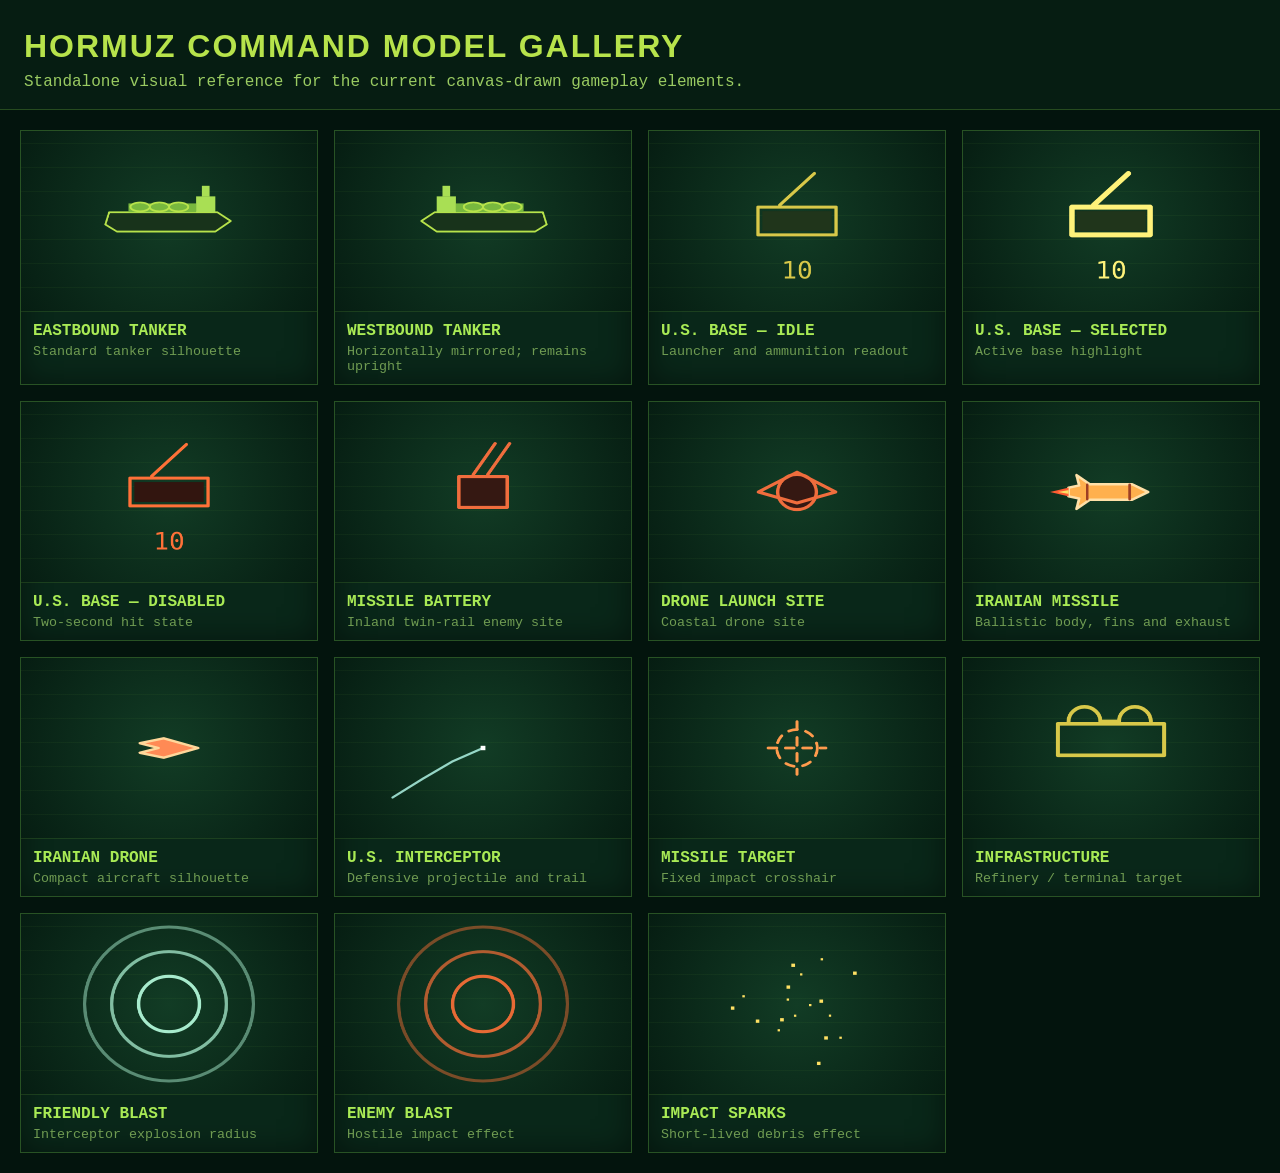
==== models.html @ 165da817 "Add gameplay model gallery" ====
<!doctype html>
<html lang="en">
<head>
<meta charset="utf-8">
<meta name="viewport" content="width=device-width,initial-scale=1">
<title>Hormuz Command — Model Gallery</title>
<style>
:root{--bg:#03140d;--panel:#092719;--grid:#68a73922;--green:#b7e34b;--muted:#78b83e;--gold:#d8c849;--red:#f06d3d;--cyan:#b8fff0}
*{box-sizing:border-box} body{margin:0;background:var(--bg);color:var(--green);font:16px "Courier New",monospace}
header{padding:28px 24px 18px;border-bottom:1px solid #68a73955;background:#061d12}
h1{margin:0 0 8px;font:700 32px Arial,sans-serif;text-transform:uppercase;letter-spacing:2px} p{margin:0;color:#9acb62}
main{display:grid;grid-template-columns:repeat(auto-fit,minmax(270px,1fr));gap:16px;padding:20px;max-width:1280px;margin:auto}
figure{margin:0;border:1px solid #68a73955;background:var(--panel);box-shadow:inset 0 0 30px #0007}
canvas{display:block;width:100%;height:180px;background:repeating-linear-gradient(0deg,transparent 0 23px,var(--grid) 24px),radial-gradient(circle at 50% 50%,#123c25,#061d12)}
figcaption{padding:10px 12px;border-top:1px solid #68a73933;color:#a9ea55;text-transform:uppercase;font-weight:bold}
small{display:block;margin-top:4px;color:#709c52;font-weight:normal;text-transform:none}
</style>
</head>
<body>
<header><h1>Hormuz Command Model Gallery</h1><p>Standalone visual reference for the current canvas-drawn gameplay elements.</p></header>
<main id="gallery"></main>
<script>
"use strict";
const specimens=[
 ["Eastbound tanker","Standard tanker silhouette",c=>ship(c,false)],
 ["Westbound tanker","Horizontally mirrored; remains upright",c=>ship(c,true)],
 ["U.S. base — idle","Launcher and ammunition readout",c=>base(c,"idle")],
 ["U.S. base — selected","Active base highlight",c=>base(c,"selected")],
 ["U.S. base — disabled","Two-second hit state",c=>base(c,"disabled")],
 ["Missile battery","Inland twin-rail enemy site",c=>enemySite(c,"missile")],
 ["Drone launch site","Coastal drone site",c=>enemySite(c,"drone")],
 ["Iranian missile","Ballistic body, fins and exhaust",c=>threat(c,"missile")],
 ["Iranian drone","Compact aircraft silhouette",c=>threat(c,"drone")],
 ["U.S. interceptor","Defensive projectile and trail",c=>interceptor(c)],
 ["Missile target","Fixed impact crosshair",c=>target(c)],
 ["Infrastructure","Refinery / terminal target",c=>infrastructure(c)],
 ["Friendly blast","Interceptor explosion radius",c=>blast(c,true)],
 ["Enemy blast","Hostile impact effect",c=>blast(c,false)],
 ["Impact sparks","Short-lived debris effect",c=>sparks(c)]
];
const gallery=document.getElementById("gallery");
for(const [title,note,draw] of specimens){
 const fig=document.createElement("figure"),canvas=document.createElement("canvas"),cap=document.createElement("figcaption");
 canvas.width=540;canvas.height=360;cap.innerHTML=title+"<small>"+note+"</small>";fig.append(canvas,cap);gallery.append(fig);draw(canvas.getContext("2d"));
}
function setup(ctx){ctx.translate(270,180);ctx.scale(2.2,2.2);ctx.lineCap="round";ctx.lineJoin="round"}
function poly(ctx,p,fill,stroke){ctx.beginPath();p.forEach(([x,y],i)=>i?ctx.lineTo(x,y):ctx.moveTo(x,y));ctx.closePath();if(fill){ctx.fillStyle=fill;ctx.fill()}if(stroke){ctx.strokeStyle=stroke;ctx.stroke()}}
function ship(ctx,west){setup(ctx);ctx.save();if(west)ctx.scale(-1,1);ctx.scale(1.6,1.6);ctx.lineWidth=1;
 poly(ctx,[[-31,-5],[25,-5],[32,0],[24,6],[-27,6],[-33,2]],"#18331b","#b7e34b");
 ctx.fillStyle="#78b83e";ctx.fillRect(-21,-10,35,5);ctx.strokeStyle="#b7e34b";
 [-15,-5,5].forEach(x=>{ctx.beginPath();ctx.ellipse(x,-8,5,2.5,0,0,7);ctx.stroke()});
 ctx.fillStyle="#a9df54";ctx.fillRect(14,-14,10,9);ctx.fillRect(17,-20,4,6);ctx.restore()
}
function base(ctx,state){setup(ctx);const color=state==="disabled"?"#ff7138":state==="selected"?"#fff27a":"#d8c849";ctx.scale(1.8,1.8);ctx.strokeStyle=color;ctx.fillStyle=state==="disabled"?"#32150f":"#20351b";ctx.lineWidth=state==="selected"?2.5:1.5;ctx.strokeRect(-18,-7,36,14);ctx.fillRect(-16,-5,32,10);ctx.beginPath();ctx.moveTo(-8,-8);ctx.lineTo(8,-24);ctx.stroke();ctx.fillStyle=color;ctx.font="12px monospace";ctx.textAlign="center";ctx.fillText("10",0,29)}
function enemySite(ctx,type){setup(ctx);ctx.scale(2,2);ctx.strokeStyle="#f06d3d";ctx.fillStyle="#351812";ctx.lineWidth=1.4;
 if(type==="missile"){ctx.fillRect(-10,-7,20,14);ctx.strokeRect(-10,-7,20,14);ctx.beginPath();ctx.moveTo(-4,-8);ctx.lineTo(5,-22);ctx.moveTo(2,-8);ctx.lineTo(11,-22);ctx.stroke()}
 else{ctx.beginPath();ctx.arc(0,0,8,0,7);ctx.fill();ctx.stroke();ctx.beginPath();ctx.moveTo(-16,0);ctx.lineTo(0,-9);ctx.lineTo(16,0);ctx.lineTo(0,5);ctx.closePath();ctx.stroke()}
}
function threat(ctx,type){setup(ctx);ctx.scale(2.2,2.2);ctx.lineWidth=1;
 if(type==="missile"){ctx.fillStyle="#ffb04d";ctx.strokeStyle="#ffe0a8";ctx.beginPath();ctx.moveTo(14,0);ctx.lineTo(8,-3.2);ctx.lineTo(-8,-3.2);ctx.lineTo(-13,-7);ctx.lineTo(-12,-2.7);ctx.lineTo(-16,-1.8);ctx.lineTo(-16,1.8);ctx.lineTo(-12,2.7);ctx.lineTo(-13,7);ctx.lineTo(-8,3.2);ctx.lineTo(8,3.2);ctx.closePath();ctx.fill();ctx.stroke();ctx.strokeStyle="#9d3e24";ctx.beginPath();ctx.moveTo(7,-3);ctx.lineTo(7,3);ctx.moveTo(-9,-3);ctx.lineTo(-9,3);ctx.stroke();ctx.fillStyle="#ff5c32";poly(ctx,[[-16,-1.8],[-23,0],[-16,1.8]],"#ff5c32");poly(ctx,[[-16,-.8],[-20,0],[-16,.8]],"#ffe164")}
 else{poly(ctx,[[11,0],[-2,-4],[-11,-2],[-4,0],[-11,2],[-2,4]],"#ff8a55","#ffd79a")}
}
function interceptor(ctx){setup(ctx);ctx.strokeStyle="#b8fff0cc";ctx.lineWidth=2;ctx.beginPath();ctx.moveTo(-75,45);ctx.lineTo(-50,28);ctx.lineTo(-25,12);ctx.lineTo(0,0);ctx.stroke();ctx.fillStyle="#fff";ctx.fillRect(-2,-2,4,4)}
function target(ctx){setup(ctx);ctx.scale(2.4,2.4);ctx.strokeStyle="#ff9b4d";ctx.lineWidth=1;ctx.setLineDash([3,3]);ctx.beginPath();ctx.arc(0,0,7,0,7);ctx.stroke();ctx.beginPath();ctx.moveTo(-10,0);ctx.lineTo(10,0);ctx.moveTo(0,-10);ctx.lineTo(0,10);ctx.stroke()}
function infrastructure(ctx){setup(ctx);ctx.scale(2.2,2.2);ctx.strokeStyle="#d8c849";ctx.lineWidth=1.5;ctx.strokeRect(-20,-10,40,13);ctx.beginPath();ctx.arc(-10,-11,6,Math.PI,0);ctx.arc(9,-11,6,Math.PI,0);ctx.stroke()}
function blast(ctx,friendly){setup(ctx);ctx.scale(1.4,1.4);ctx.strokeStyle=friendly?"rgba(185,255,224,.9)":"rgba(255,113,56,.9)";ctx.lineWidth=2;[18,34,50].forEach((r,i)=>{ctx.globalAlpha=1-i*.25;ctx.beginPath();ctx.arc(0,0,r,0,7);ctx.stroke()})}
function sparks(ctx){setup(ctx);ctx.fillStyle="#ffe164";for(let i=0;i<18;i++){const a=i*2.4,r=10+(i%6)*9;ctx.fillRect(Math.cos(a)*r,Math.sin(a)*r,2+(i%2),2+(i%2))}}
</script>
</body>
</html>
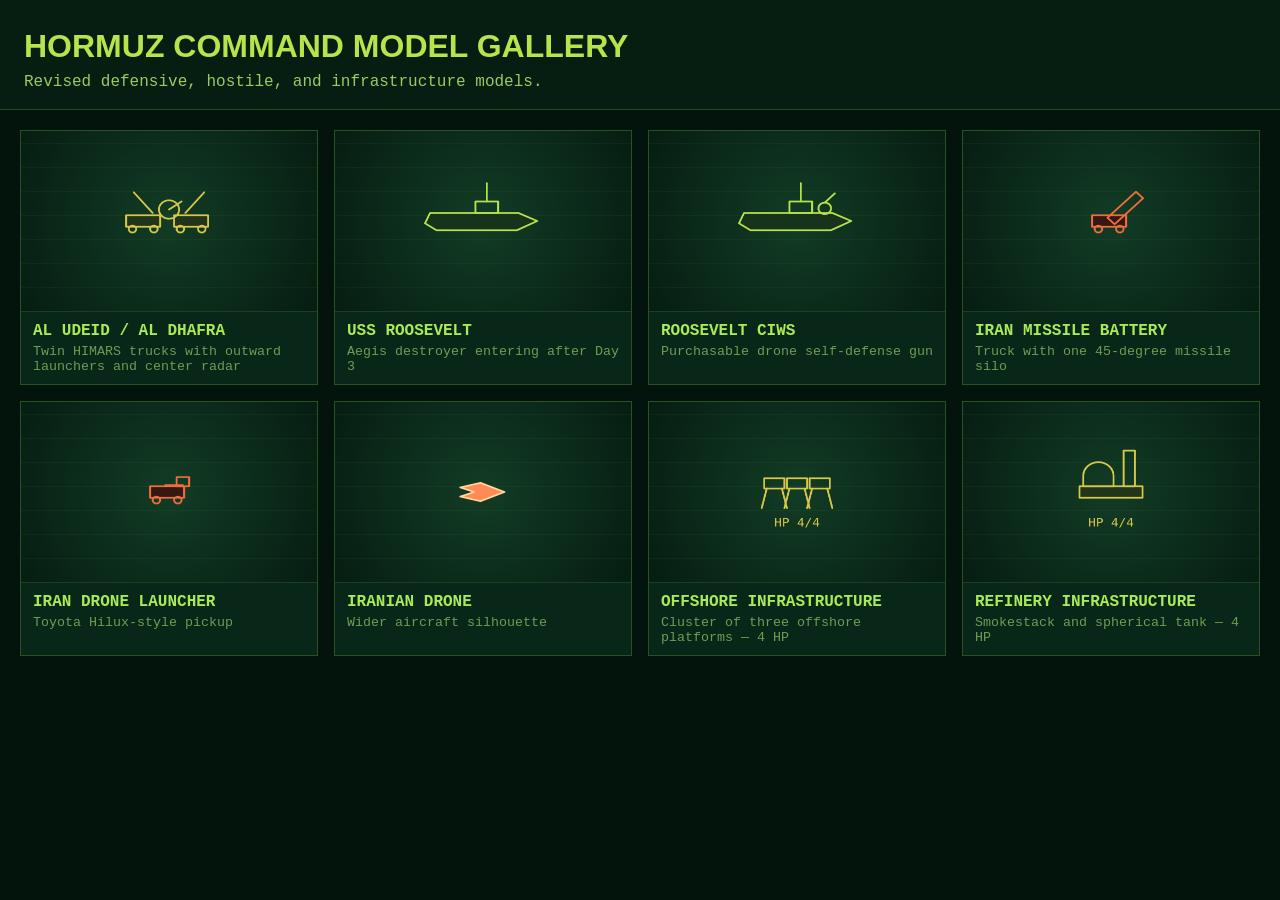
==== commit 2e5137ae: "Update model gallery for revised units" ====
--- a/models.html
+++ b/models.html
@@ -1,70 +1,3 @@
-<!doctype html>
-<html lang="en">
-<head>
-<meta charset="utf-8">
-<meta name="viewport" content="width=device-width,initial-scale=1">
-<title>Hormuz Command — Model Gallery</title>
-<style>
-:root{--bg:#03140d;--panel:#092719;--grid:#68a73922;--green:#b7e34b;--muted:#78b83e;--gold:#d8c849;--red:#f06d3d;--cyan:#b8fff0}
-*{box-sizing:border-box} body{margin:0;background:var(--bg);color:var(--green);font:16px "Courier New",monospace}
-header{padding:28px 24px 18px;border-bottom:1px solid #68a73955;background:#061d12}
-h1{margin:0 0 8px;font:700 32px Arial,sans-serif;text-transform:uppercase;letter-spacing:2px} p{margin:0;color:#9acb62}
-main{display:grid;grid-template-columns:repeat(auto-fit,minmax(270px,1fr));gap:16px;padding:20px;max-width:1280px;margin:auto}
-figure{margin:0;border:1px solid #68a73955;background:var(--panel);box-shadow:inset 0 0 30px #0007}
-canvas{display:block;width:100%;height:180px;background:repeating-linear-gradient(0deg,transparent 0 23px,var(--grid) 24px),radial-gradient(circle at 50% 50%,#123c25,#061d12)}
-figcaption{padding:10px 12px;border-top:1px solid #68a73933;color:#a9ea55;text-transform:uppercase;font-weight:bold}
-small{display:block;margin-top:4px;color:#709c52;font-weight:normal;text-transform:none}
-</style>
-</head>
-<body>
-<header><h1>Hormuz Command Model Gallery</h1><p>Standalone visual reference for the current canvas-drawn gameplay elements.</p></header>
-<main id="gallery"></main>
-<script>
-"use strict";
-const specimens=[
- ["Eastbound tanker","Standard tanker silhouette",c=>ship(c,false)],
- ["Westbound tanker","Horizontally mirrored; remains upright",c=>ship(c,true)],
- ["U.S. base — idle","Launcher and ammunition readout",c=>base(c,"idle")],
- ["U.S. base — selected","Active base highlight",c=>base(c,"selected")],
- ["U.S. base — disabled","Two-second hit state",c=>base(c,"disabled")],
- ["Missile battery","Inland twin-rail enemy site",c=>enemySite(c,"missile")],
- ["Drone launch site","Coastal drone site",c=>enemySite(c,"drone")],
- ["Iranian missile","Ballistic body, fins and exhaust",c=>threat(c,"missile")],
- ["Iranian drone","Compact aircraft silhouette",c=>threat(c,"drone")],
- ["U.S. interceptor","Defensive projectile and trail",c=>interceptor(c)],
- ["Missile target","Fixed impact crosshair",c=>target(c)],
- ["Infrastructure","Refinery / terminal target",c=>infrastructure(c)],
- ["Friendly blast","Interceptor explosion radius",c=>blast(c,true)],
- ["Enemy blast","Hostile impact effect",c=>blast(c,false)],
- ["Impact sparks","Short-lived debris effect",c=>sparks(c)]
-];
-const gallery=document.getElementById("gallery");
-for(const [title,note,draw] of specimens){
- const fig=document.createElement("figure"),canvas=document.createElement("canvas"),cap=document.createElement("figcaption");
- canvas.width=540;canvas.height=360;cap.innerHTML=title+"<small>"+note+"</small>";fig.append(canvas,cap);gallery.append(fig);draw(canvas.getContext("2d"));
-}
-function setup(ctx){ctx.translate(270,180);ctx.scale(2.2,2.2);ctx.lineCap="round";ctx.lineJoin="round"}
-function poly(ctx,p,fill,stroke){ctx.beginPath();p.forEach(([x,y],i)=>i?ctx.lineTo(x,y):ctx.moveTo(x,y));ctx.closePath();if(fill){ctx.fillStyle=fill;ctx.fill()}if(stroke){ctx.strokeStyle=stroke;ctx.stroke()}}
-function ship(ctx,west){setup(ctx);ctx.save();if(west)ctx.scale(-1,1);ctx.scale(1.6,1.6);ctx.lineWidth=1;
- poly(ctx,[[-31,-5],[25,-5],[32,0],[24,6],[-27,6],[-33,2]],"#18331b","#b7e34b");
- ctx.fillStyle="#78b83e";ctx.fillRect(-21,-10,35,5);ctx.strokeStyle="#b7e34b";
- [-15,-5,5].forEach(x=>{ctx.beginPath();ctx.ellipse(x,-8,5,2.5,0,0,7);ctx.stroke()});
- ctx.fillStyle="#a9df54";ctx.fillRect(14,-14,10,9);ctx.fillRect(17,-20,4,6);ctx.restore()
-}
-function base(ctx,state){setup(ctx);const color=state==="disabled"?"#ff7138":state==="selected"?"#fff27a":"#d8c849";ctx.scale(1.8,1.8);ctx.strokeStyle=color;ctx.fillStyle=state==="disabled"?"#32150f":"#20351b";ctx.lineWidth=state==="selected"?2.5:1.5;ctx.strokeRect(-18,-7,36,14);ctx.fillRect(-16,-5,32,10);ctx.beginPath();ctx.moveTo(-8,-8);ctx.lineTo(8,-24);ctx.stroke();ctx.fillStyle=color;ctx.font="12px monospace";ctx.textAlign="center";ctx.fillText("10",0,29)}
-function enemySite(ctx,type){setup(ctx);ctx.scale(2,2);ctx.strokeStyle="#f06d3d";ctx.fillStyle="#351812";ctx.lineWidth=1.4;
- if(type==="missile"){ctx.fillRect(-10,-7,20,14);ctx.strokeRect(-10,-7,20,14);ctx.beginPath();ctx.moveTo(-4,-8);ctx.lineTo(5,-22);ctx.moveTo(2,-8);ctx.lineTo(11,-22);ctx.stroke()}
- else{ctx.beginPath();ctx.arc(0,0,8,0,7);ctx.fill();ctx.stroke();ctx.beginPath();ctx.moveTo(-16,0);ctx.lineTo(0,-9);ctx.lineTo(16,0);ctx.lineTo(0,5);ctx.closePath();ctx.stroke()}
-}
-function threat(ctx,type){setup(ctx);ctx.scale(2.2,2.2);ctx.lineWidth=1;
- if(type==="missile"){ctx.fillStyle="#ffb04d";ctx.strokeStyle="#ffe0a8";ctx.beginPath();ctx.moveTo(14,0);ctx.lineTo(8,-3.2);ctx.lineTo(-8,-3.2);ctx.lineTo(-13,-7);ctx.lineTo(-12,-2.7);ctx.lineTo(-16,-1.8);ctx.lineTo(-16,1.8);ctx.lineTo(-12,2.7);ctx.lineTo(-13,7);ctx.lineTo(-8,3.2);ctx.lineTo(8,3.2);ctx.closePath();ctx.fill();ctx.stroke();ctx.strokeStyle="#9d3e24";ctx.beginPath();ctx.moveTo(7,-3);ctx.lineTo(7,3);ctx.moveTo(-9,-3);ctx.lineTo(-9,3);ctx.stroke();ctx.fillStyle="#ff5c32";poly(ctx,[[-16,-1.8],[-23,0],[-16,1.8]],"#ff5c32");poly(ctx,[[-16,-.8],[-20,0],[-16,.8]],"#ffe164")}
- else{poly(ctx,[[11,0],[-2,-4],[-11,-2],[-4,0],[-11,2],[-2,4]],"#ff8a55","#ffd79a")}
-}
-function interceptor(ctx){setup(ctx);ctx.strokeStyle="#b8fff0cc";ctx.lineWidth=2;ctx.beginPath();ctx.moveTo(-75,45);ctx.lineTo(-50,28);ctx.lineTo(-25,12);ctx.lineTo(0,0);ctx.stroke();ctx.fillStyle="#fff";ctx.fillRect(-2,-2,4,4)}
-function target(ctx){setup(ctx);ctx.scale(2.4,2.4);ctx.strokeStyle="#ff9b4d";ctx.lineWidth=1;ctx.setLineDash([3,3]);ctx.beginPath();ctx.arc(0,0,7,0,7);ctx.stroke();ctx.beginPath();ctx.moveTo(-10,0);ctx.lineTo(10,0);ctx.moveTo(0,-10);ctx.lineTo(0,10);ctx.stroke()}
-function infrastructure(ctx){setup(ctx);ctx.scale(2.2,2.2);ctx.strokeStyle="#d8c849";ctx.lineWidth=1.5;ctx.strokeRect(-20,-10,40,13);ctx.beginPath();ctx.arc(-10,-11,6,Math.PI,0);ctx.arc(9,-11,6,Math.PI,0);ctx.stroke()}
-function blast(ctx,friendly){setup(ctx);ctx.scale(1.4,1.4);ctx.strokeStyle=friendly?"rgba(185,255,224,.9)":"rgba(255,113,56,.9)";ctx.lineWidth=2;[18,34,50].forEach((r,i)=>{ctx.globalAlpha=1-i*.25;ctx.beginPath();ctx.arc(0,0,r,0,7);ctx.stroke()})}
-function sparks(ctx){setup(ctx);ctx.fillStyle="#ffe164";for(let i=0;i<18;i++){const a=i*2.4,r=10+(i%6)*9;ctx.fillRect(Math.cos(a)*r,Math.sin(a)*r,2+(i%2),2+(i%2))}}
-</script>
-</body>
-</html>+<!doctype html><html lang="en"><head><meta charset="utf-8"><meta name="viewport" content="width=device-width,initial-scale=1"><title>Hormuz Command — Model Gallery</title><style>:root{--bg:#03140d;--panel:#092719;--grid:#68a73922;--green:#b7e34b}*{box-sizing:border-box}body{margin:0;background:var(--bg);color:var(--green);font:16px "Courier New",monospace}header{padding:28px 24px 18px;border-bottom:1px solid #68a73955;background:#061d12}h1{margin:0 0 8px;font:700 32px Arial,sans-serif;text-transform:uppercase}p{margin:0;color:#9acb62}main{display:grid;grid-template-columns:repeat(auto-fit,minmax(270px,1fr));gap:16px;padding:20px;max-width:1280px;margin:auto}figure{margin:0;border:1px solid #68a73955;background:var(--panel)}canvas{display:block;width:100%;height:180px;background:repeating-linear-gradient(0deg,transparent 0 23px,var(--grid) 24px),radial-gradient(circle at 50% 50%,#123c25,#061d12)}figcaption{padding:10px 12px;border-top:1px solid #68a73933;color:#a9ea55;text-transform:uppercase;font-weight:bold}small{display:block;margin-top:4px;color:#709c52;font-weight:normal;text-transform:none}</style></head><body><header><h1>Hormuz Command Model Gallery</h1><p>Revised defensive, hostile, and infrastructure models.</p></header><main id="gallery"></main><script>
+const items=[["Al Udeid / Al Dhafra","Twin HIMARS trucks with outward launchers and center radar",c=>base(c)],["USS Roosevelt","Aegis destroyer entering after Day 3",c=>destroyer(c,false)],["Roosevelt CIWS","Purchasable drone self-defense gun",c=>destroyer(c,true)],["Iran missile battery","Truck with one 45-degree missile silo",c=>enemy(c,"missile")],["Iran drone launcher","Toyota Hilux-style pickup",c=>enemy(c,"drone")],["Iranian drone","Wider aircraft silhouette",c=>drone(c)],["Offshore infrastructure","Cluster of three offshore platforms — 4 HP",c=>offshore(c)],["Refinery infrastructure","Smokestack and spherical tank — 4 HP",c=>refinery(c)]];const g=document.getElementById("gallery");for(const [t,n,d]of items){let f=document.createElement("figure"),c=document.createElement("canvas"),cap=document.createElement("figcaption");c.width=540;c.height=360;cap.innerHTML=t+"<small>"+n+"</small>";f.append(c,cap);g.append(f);d(c.getContext("2d"))}function s(c){c.translate(270,180);c.scale(2.3,2.3);c.lineCap="round";c.lineJoin="round";c.strokeStyle="#d8c849";c.fillStyle="#20351b";c.lineWidth=1.5}function p(c,a,f,st){c.beginPath();a.forEach((q,i)=>i?c.lineTo(...q):c.moveTo(...q));c.closePath();c.fillStyle=f;c.fill();c.strokeStyle=st;c.stroke()}function truck(c,x=0){c.fillRect(x-15,-5,27,10);c.strokeRect(x-15,-5,27,10);[-10,7].forEach(w=>{c.beginPath();c.arc(x+w,7,3,0,7);c.stroke()})}function base(c){s(c);[-19,19].forEach((x,i)=>{truck(c,x);c.beginPath();c.moveTo(x+(i?-6:6),-7);c.lineTo(x+(i?9:-9),-25);c.stroke()});c.beginPath();c.arc(0,-10,8,0,7);c.stroke();c.beginPath();c.moveTo(0,-10);c.lineTo(10,-17);c.stroke()}function destroyer(c,gun){s(c);p(c,[[-42,-7],[28,-7],[43,0],[27,8],[-37,8],[-46,2]],"#18331b","#b7e34b");c.strokeRect(-6,-17,18,10);c.beginPath();c.moveTo(3,-17);c.lineTo(3,-33);c.stroke();if(gun){c.beginPath();c.arc(22,-11,5,0,7);c.stroke();c.beginPath();c.moveTo(22,-16);c.lineTo(30,-24);c.stroke()}}function enemy(c,t){s(c);c.strokeStyle="#f06d3d";c.fillStyle="#351812";truck(c);if(t==="missile"){c.save();c.rotate(-Math.PI/4);c.strokeRect(0,-4,32,8);c.restore()}else{c.strokeRect(6,-13,10,8);c.beginPath();c.moveTo(-3,-6);c.lineTo(11,-6);c.stroke()}}function drone(c){s(c);p(c,[[17,0],[-2,-8],[-18,-4],[-7,0],[-18,4],[-2,8]],"#ff8a55","#ffd79a")}function offshore(c){s(c);[-18,0,18].forEach(x=>{c.strokeRect(x-8,-12,16,9);c.beginPath();c.moveTo(x-6,-3);c.lineTo(x-10,14);c.moveTo(x+6,-3);c.lineTo(x+10,14);c.stroke()});c.fillStyle="#d8c849";c.font="10px monospace";c.textAlign="center";c.fillText("HP 4/4",0,30)}function refinery(c){s(c);c.fillRect(-25,-5,50,10);c.strokeRect(-25,-5,50,10);c.strokeRect(10,-36,9,31);c.beginPath();c.arc(-10,-14,12,Math.PI,0);c.lineTo(2,-5);c.lineTo(-22,-5);c.closePath();c.stroke();c.fillStyle="#d8c849";c.font="10px monospace";c.textAlign="center";c.fillText("HP 4/4",0,30)}
+</script></body></html>
